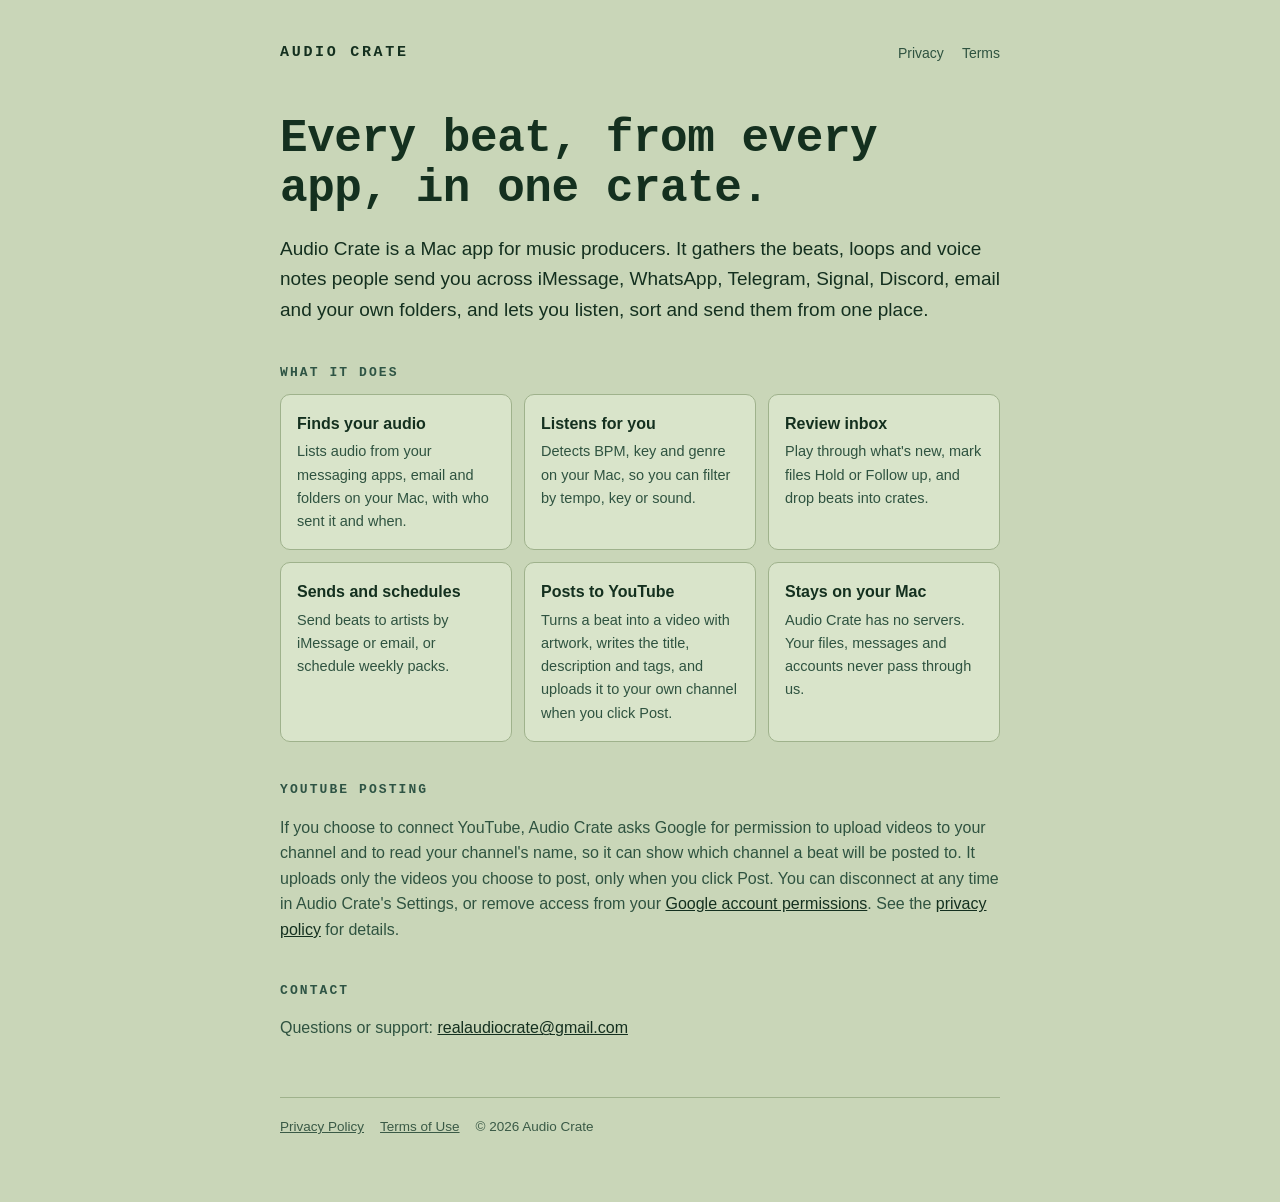
==== index.html @ 49781aa2 "Audio Crate website: homepage, privacy policy, terms Co-Authored-By: Claude Opus 5.5 <noreply@anthro" ====
<!doctype html>
<html lang="en">
<head>
<meta charset="utf-8"><meta name="viewport" content="width=device-width,initial-scale=1">
<title>Audio Crate</title>
<meta name="description" content="Audio Crate is a Mac app for producers: every beat people send you, from every messaging app, in one place.">
<link rel="stylesheet" href="style.css">
</head>
<body><div class="wrap">
<header><a class="brand" href="/">AUDIO CRATE</a><nav><a href="privacy.html">Privacy</a><a href="terms.html">Terms</a></nav></header>

<h1>Every beat, from every app, in one crate.</h1>
<p class="lead">Audio Crate is a Mac app for music producers. It gathers the beats, loops and voice notes people send you across iMessage, WhatsApp, Telegram, Signal, Discord, email and your own folders, and lets you listen, sort and send them from one place.</p>

<h2>What it does</h2>
<div class="grid">
  <div class="card"><b>Finds your audio</b><p>Lists audio from your messaging apps, email and folders on your Mac, with who sent it and when.</p></div>
  <div class="card"><b>Listens for you</b><p>Detects BPM, key and genre on your Mac, so you can filter by tempo, key or sound.</p></div>
  <div class="card"><b>Review inbox</b><p>Play through what's new, mark files Hold or Follow up, and drop beats into crates.</p></div>
  <div class="card"><b>Sends and schedules</b><p>Send beats to artists by iMessage or email, or schedule weekly packs.</p></div>
  <div class="card"><b>Posts to YouTube</b><p>Turns a beat into a video with artwork, writes the title, description and tags, and uploads it to your own channel when you click Post.</p></div>
  <div class="card"><b>Stays on your Mac</b><p>Audio Crate has no servers. Your files, messages and accounts never pass through us.</p></div>
</div>

<h2>YouTube posting</h2>
<p>If you choose to connect YouTube, Audio Crate asks Google for permission to upload videos to your channel and to read your channel's name, so it can show which channel a beat will be posted to. It uploads only the videos you choose to post, only when you click Post. You can disconnect at any time in Audio Crate's Settings, or remove access from your <a href="https://myaccount.google.com/permissions">Google account permissions</a>. See the <a href="privacy.html">privacy policy</a> for details.</p>

<h2>Contact</h2>
<p>Questions or support: <a href="mailto:realaudiocrate@gmail.com">realaudiocrate@gmail.com</a></p>

<footer><a href="privacy.html">Privacy Policy</a><a href="terms.html">Terms of Use</a><span>© 2026 Audio Crate</span></footer>
</div></body></html>
---- style.css ----
:root{--bg:#c9d6b8;--panel:#d9e4ca;--ink:#14301f;--dim:#2f5340;--faint:#3a5a46;--line:#9fb28c;--accent:#2e5444}
@media (prefers-color-scheme:dark){:root{--bg:#141a15;--panel:#1c241d;--ink:#9fe08a;--dim:#7fae8a;--faint:#5e8a6b;--line:#2c3a2d;--accent:#86c79b}}
*{box-sizing:border-box}
body{margin:0;background:var(--bg);color:var(--ink);font:16px/1.6 -apple-system,BlinkMacSystemFont,"Helvetica Neue",Arial,sans-serif}
.wrap{max-width:760px;margin:0 auto;padding:40px 20px 64px}
header{display:flex;align-items:center;justify-content:space-between;gap:12px;margin-bottom:48px}
.brand{font:700 15px/1 ui-monospace,SFMono-Regular,Menlo,monospace;letter-spacing:.18em;text-decoration:none;color:var(--ink)}
nav a{color:var(--dim);text-decoration:none;margin-left:18px;font-size:14px}
nav a:hover,a:hover{text-decoration:underline}
h1{font:700 clamp(30px,6vw,46px)/1.1 ui-monospace,SFMono-Regular,Menlo,monospace;margin:0 0 16px;letter-spacing:-.01em}
h2{font:700 13px/1.3 ui-monospace,SFMono-Regular,Menlo,monospace;letter-spacing:.16em;text-transform:uppercase;color:var(--accent);margin:40px 0 10px}
p,li{color:var(--dim)} .lead{font-size:19px;color:var(--ink)}
a{color:var(--ink)}
.grid{display:grid;grid-template-columns:repeat(auto-fit,minmax(220px,1fr));gap:12px;margin-top:12px}
.card{background:var(--panel);border:1px solid var(--line);border-radius:10px;padding:16px}
.card b{display:block;color:var(--ink);margin-bottom:4px}
.card p{margin:0;font-size:14.5px}
footer{margin-top:56px;padding-top:18px;border-top:1px solid var(--line);font-size:13.5px;color:var(--faint)}
footer a{color:var(--faint);margin-right:16px}
.note{font-size:14px;color:var(--faint)}
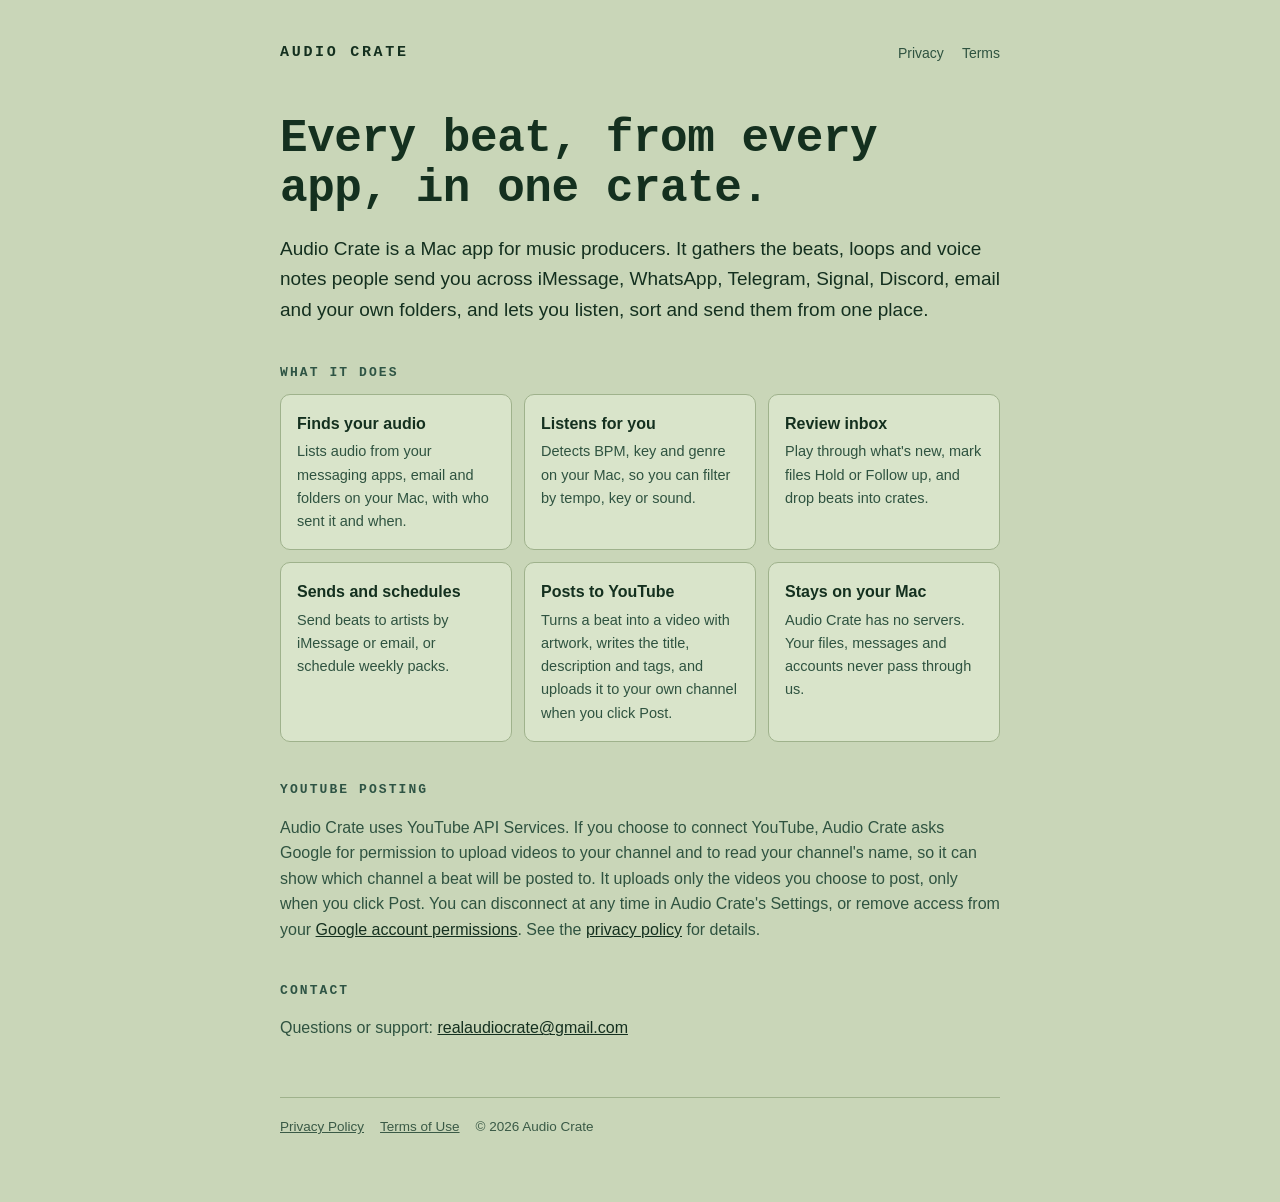
==== commit 64915ca8: "Privacy policy: on-device storage, deletion, Google security settings link; homepage: YouTube API Se" ====
--- a/index.html
+++ b/index.html
@@ -23,7 +23,7 @@
 </div>
 
 <h2>YouTube posting</h2>
-<p>If you choose to connect YouTube, Audio Crate asks Google for permission to upload videos to your channel and to read your channel's name, so it can show which channel a beat will be posted to. It uploads only the videos you choose to post, only when you click Post. You can disconnect at any time in Audio Crate's Settings, or remove access from your <a href="https://myaccount.google.com/permissions">Google account permissions</a>. See the <a href="privacy.html">privacy policy</a> for details.</p>
+<p>Audio Crate uses YouTube API Services. If you choose to connect YouTube, Audio Crate asks Google for permission to upload videos to your channel and to read your channel's name, so it can show which channel a beat will be posted to. It uploads only the videos you choose to post, only when you click Post. You can disconnect at any time in Audio Crate's Settings, or remove access from your <a href="https://myaccount.google.com/permissions">Google account permissions</a>. See the <a href="privacy.html">privacy policy</a> for details.</p>
 
 <h2>Contact</h2>
 <p>Questions or support: <a href="mailto:realaudiocrate@gmail.com">realaudiocrate@gmail.com</a></p>
